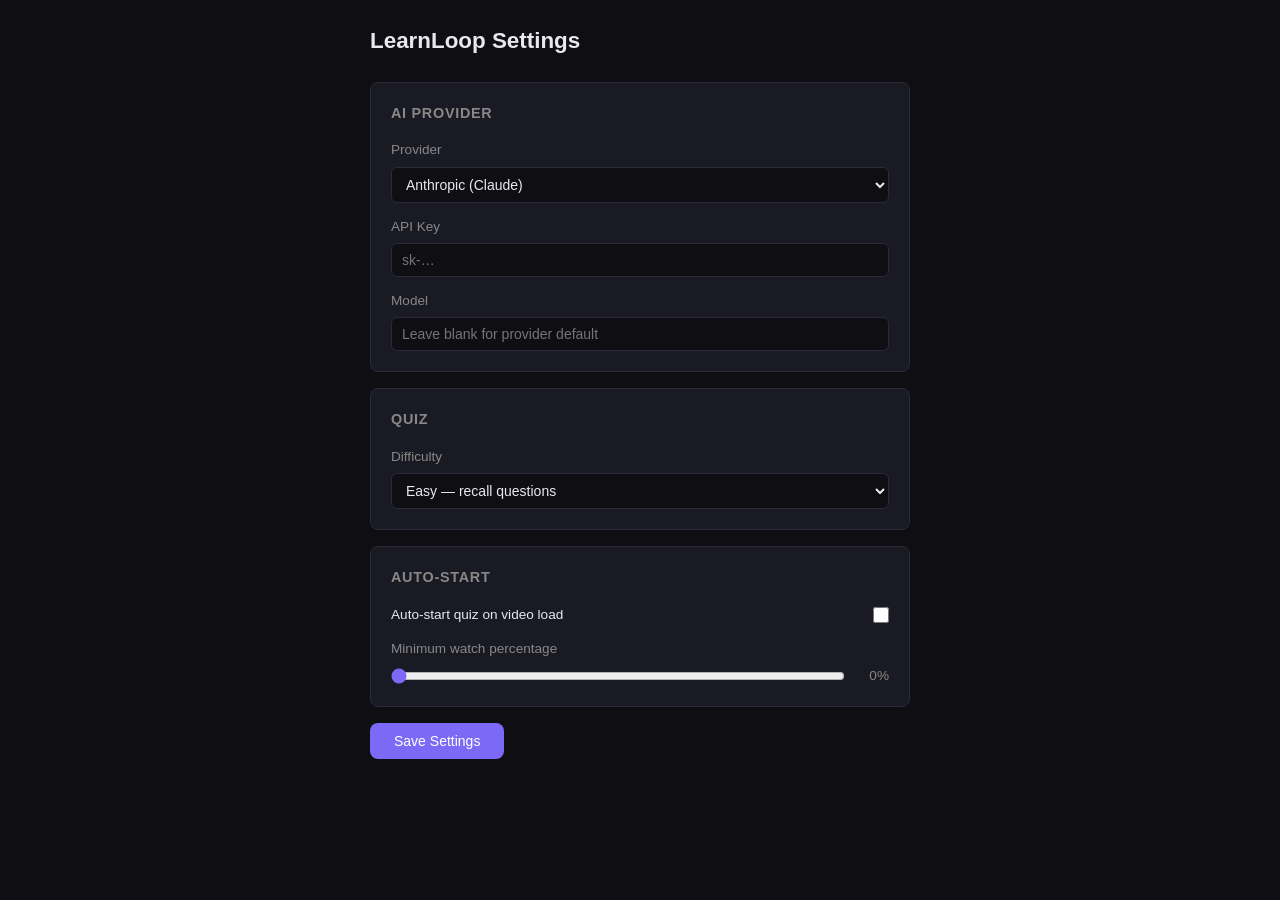
==== options/index.html @ 491d88fa "feat: add options page with full settings (difficulty, auto-start, provider) Adds a standalone optio" ====
<!DOCTYPE html>
<html lang="en">
<head>
  <meta charset="UTF-8">
  <meta name="viewport" content="width=device-width, initial-scale=1.0">
  <title>LearnLoop Settings</title>
  <link rel="stylesheet" href="options.css">
</head>
<body>
  <div class="container">
    <header>
      <h1>LearnLoop Settings</h1>
    </header>

    <main>
      <section class="section">
        <h2>AI Provider</h2>
        <div class="field">
          <label for="provider">Provider</label>
          <select id="provider">
            <option value="anthropic">Anthropic (Claude)</option>
            <option value="openai">OpenAI (ChatGPT)</option>
            <option value="gemini">Google Gemini</option>
            <option value="openai-compatible">OpenAI-compatible</option>
          </select>
        </div>
        <div class="field">
          <label for="api-key">API Key</label>
          <input type="password" id="api-key" placeholder="sk-…">
        </div>
        <div class="field" id="base-url-field" style="display:none">
          <label for="base-url">Base URL</label>
          <input type="text" id="base-url" placeholder="https://api.example.com/v1">
        </div>
        <div class="field">
          <label for="model">Model</label>
          <input type="text" id="model" placeholder="Leave blank for provider default">
        </div>
      </section>

      <section class="section">
        <h2>Quiz</h2>
        <div class="field">
          <label for="difficulty">Difficulty</label>
          <select id="difficulty">
            <option value="easy">Easy — recall questions</option>
            <option value="medium">Medium — mix of recall and application</option>
            <option value="hard">Hard — application and edge cases</option>
          </select>
        </div>
      </section>

      <section class="section">
        <h2>Auto-Start</h2>
        <div class="field field-row">
          <label for="auto-start">Auto-start quiz on video load</label>
          <input type="checkbox" id="auto-start">
        </div>
        <div class="field" id="min-watch-field">
          <label for="min-watch">Minimum watch percentage</label>
          <div class="range-row">
            <input type="range" id="min-watch" min="0" max="90" step="5" value="0">
            <span id="min-watch-display">0%</span>
          </div>
        </div>
      </section>
    </main>

    <footer>
      <button id="save-btn" class="btn-primary">Save Settings</button>
      <p id="status-msg" class="status-msg"></p>
    </footer>
  </div>
  <script src="options.js"></script>
</body>
</html>
---- options/options.css ----
*, *::before, *::after { box-sizing: border-box; margin: 0; padding: 0; }

:root {
  --bg: #0f0f13;
  --surface: #1a1a24;
  --border: #2a2a3a;
  --text: #e8e8f0;
  --text-muted: #888;
  --accent: #7c6af7;
  --accent-hover: #6b5ce7;
  --radius: 8px;
}

body {
  background: var(--bg);
  color: var(--text);
  font-family: -apple-system, BlinkMacSystemFont, 'Segoe UI', sans-serif;
  font-size: 14px;
  line-height: 1.5;
  min-height: 100vh;
  padding: 24px;
}

.container {
  max-width: 540px;
  margin: 0 auto;
}

header h1 {
  font-size: 1.4rem;
  font-weight: 600;
  margin-bottom: 24px;
  color: var(--text);
}

.section {
  background: var(--surface);
  border: 1px solid var(--border);
  border-radius: var(--radius);
  padding: 20px;
  margin-bottom: 16px;
}

.section h2 {
  font-size: 0.9rem;
  text-transform: uppercase;
  letter-spacing: 0.05em;
  color: var(--text-muted);
  margin-bottom: 16px;
}

.field {
  margin-bottom: 14px;
}

.field:last-child { margin-bottom: 0; }

.field label {
  display: block;
  font-size: 0.85rem;
  color: var(--text-muted);
  margin-bottom: 6px;
}

.field-row {
  display: flex;
  align-items: center;
  justify-content: space-between;
}

.field-row label {
  margin-bottom: 0;
  color: var(--text);
}

input[type="text"],
input[type="password"],
select {
  width: 100%;
  background: var(--bg);
  border: 1px solid var(--border);
  border-radius: 6px;
  color: var(--text);
  font-size: 14px;
  padding: 8px 10px;
  outline: none;
}

input[type="text"]:focus,
input[type="password"]:focus,
select:focus {
  border-color: var(--accent);
}

input[type="checkbox"] {
  width: 16px;
  height: 16px;
  accent-color: var(--accent);
  cursor: pointer;
}

.range-row {
  display: flex;
  align-items: center;
  gap: 12px;
}

input[type="range"] {
  flex: 1;
  accent-color: var(--accent);
}

#min-watch-display {
  font-size: 0.85rem;
  color: var(--text-muted);
  min-width: 32px;
  text-align: right;
}

footer {
  display: flex;
  align-items: center;
  gap: 16px;
  margin-top: 8px;
}

.btn-primary {
  background: var(--accent);
  color: #fff;
  border: none;
  border-radius: var(--radius);
  font-size: 14px;
  font-weight: 500;
  padding: 10px 24px;
  cursor: pointer;
  transition: background 0.15s;
}

.btn-primary:hover { background: var(--accent-hover); }

.status-msg {
  font-size: 0.85rem;
  color: var(--text-muted);
}

.status-msg.saved { color: #4ade80; }
.status-msg.error { color: #f87171; }
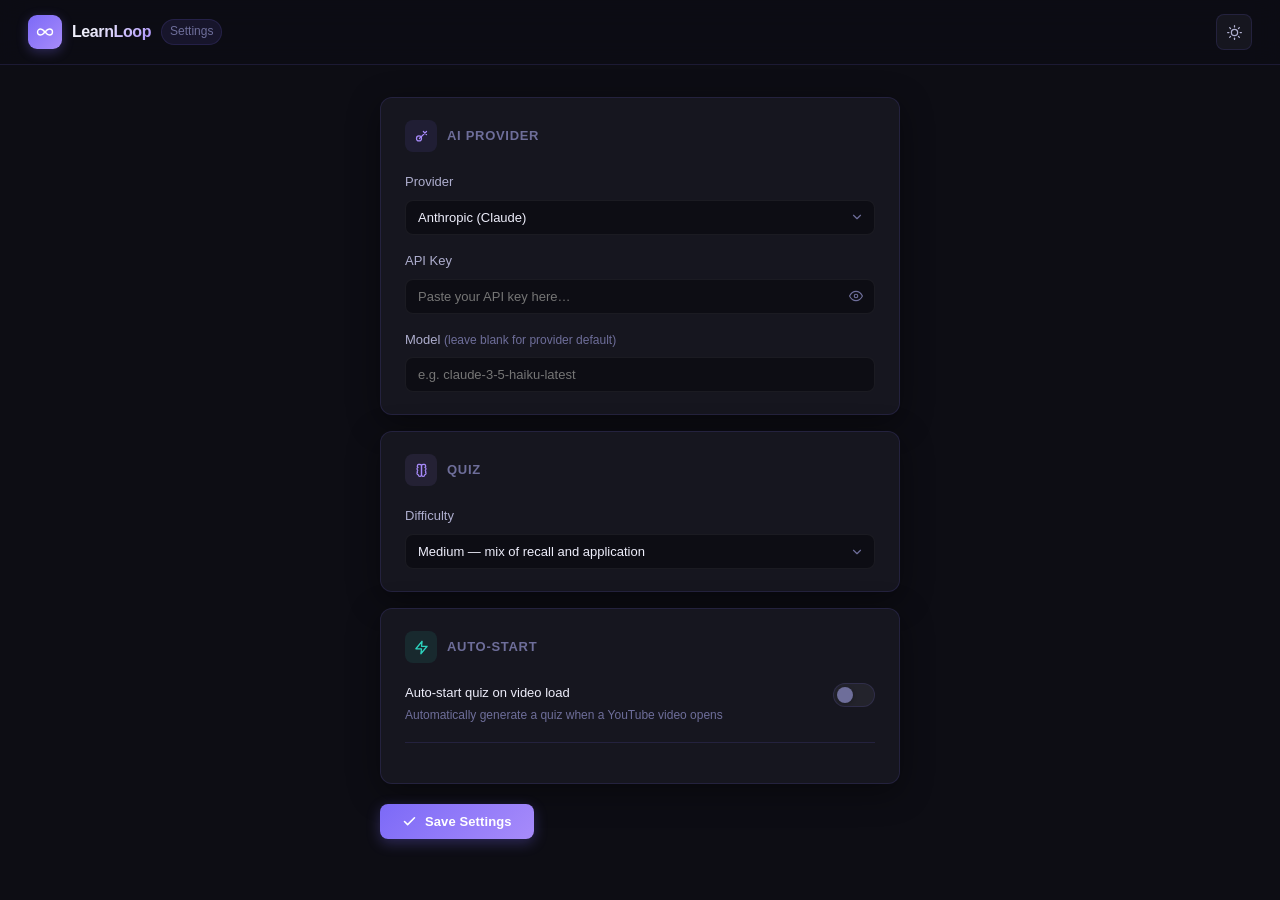
==== commit 4b0c21d6: "redesign options page + fix toolbar icon Icons: - Generate PNG versions (icon16/48/128.png) for Chro" ====
--- a/options/index.html
+++ b/options/index.html
@@ -7,70 +7,188 @@
   <link rel="stylesheet" href="options.css">
 </head>
 <body>
-  <div class="container">
-    <header>
-      <h1>LearnLoop Settings</h1>
+
+  <!-- SVG sprite -->
+  <svg style="display:none" xmlns="http://www.w3.org/2000/svg">
+    <symbol id="ic-logo" viewBox="0 0 24 24" fill="none">
+      <path d="M12 12C10 9.5 8 8 6 8a4 4 0 0 0 0 8c2 0 4-1.5 6-4Z"
+            stroke="currentColor" stroke-width="1.8" stroke-linecap="round"/>
+      <path d="M12 12c2 2.5 4 4 6 4a4 4 0 0 0 0-8c-2 0-4 1.5-6 4Z"
+            stroke="currentColor" stroke-width="1.8" stroke-linecap="round"/>
+      <polygon points="10.5,10 10.5,14 14.5,12" fill="currentColor"/>
+    </symbol>
+    <symbol id="ic-sun" viewBox="0 0 24 24" fill="none" stroke="currentColor"
+            stroke-width="2" stroke-linecap="round" stroke-linejoin="round">
+      <circle cx="12" cy="12" r="5"/>
+      <line x1="12" y1="1" x2="12" y2="3"/>
+      <line x1="12" y1="21" x2="12" y2="23"/>
+      <line x1="4.22" y1="4.22" x2="5.64" y2="5.64"/>
+      <line x1="18.36" y1="18.36" x2="19.78" y2="19.78"/>
+      <line x1="1" y1="12" x2="3" y2="12"/>
+      <line x1="21" y1="12" x2="23" y2="12"/>
+      <line x1="4.22" y1="19.78" x2="5.64" y2="18.36"/>
+      <line x1="18.36" y1="5.64" x2="19.78" y2="4.22"/>
+    </symbol>
+    <symbol id="ic-moon" viewBox="0 0 24 24" fill="none" stroke="currentColor"
+            stroke-width="2" stroke-linecap="round" stroke-linejoin="round">
+      <path d="M21 12.79A9 9 0 1 1 11.21 3 7 7 0 0 0 21 12.79z"/>
+    </symbol>
+    <symbol id="ic-check" viewBox="0 0 24 24" fill="none" stroke="currentColor"
+            stroke-width="2.5" stroke-linecap="round" stroke-linejoin="round">
+      <path d="M20 6 9 17l-5-5"/>
+    </symbol>
+    <symbol id="ic-key" viewBox="0 0 24 24" fill="none" stroke="currentColor"
+            stroke-width="2" stroke-linecap="round" stroke-linejoin="round">
+      <circle cx="8" cy="15" r="4"/>
+      <path d="m15 9-6.3 6.3M20 4l-5 5M20 9l-5-5"/>
+    </symbol>
+    <symbol id="ic-brain" viewBox="0 0 24 24" fill="none" stroke="currentColor"
+            stroke-width="2" stroke-linecap="round" stroke-linejoin="round">
+      <path d="M9.5 2A2.5 2.5 0 0 1 12 4.5v15a2.5 2.5 0 0 1-4.96-.46 2.5 2.5 0 0 1-1.49-4.3A2.5 2.5 0 0 1 6 11.5a2.5 2.5 0 0 1 .5-4.5 2.5 2.5 0 0 1 3-4.5Z"/>
+      <path d="M14.5 2A2.5 2.5 0 0 0 12 4.5v15a2.5 2.5 0 0 0 4.96-.46 2.5 2.5 0 0 0 1.49-4.3A2.5 2.5 0 0 0 18 11.5a2.5 2.5 0 0 0-.5-4.5 2.5 2.5 0 0 0-3-4.5Z"/>
+    </symbol>
+    <symbol id="ic-zap" viewBox="0 0 24 24" fill="none" stroke="currentColor"
+            stroke-width="2" stroke-linecap="round" stroke-linejoin="round">
+      <polygon points="13 2 3 14 12 14 11 22 21 10 12 10 13 2"/>
+    </symbol>
+  </svg>
+
+  <div class="page">
+
+    <!-- Top bar -->
+    <header class="top-bar">
+      <div class="top-bar-brand">
+        <div class="logo-badge">
+          <svg class="icon icon-md"><use href="#ic-logo"/></svg>
+        </div>
+        <span class="brand-name">LearnLoop</span>
+        <span class="brand-subtitle">Settings</span>
+      </div>
+      <button id="btn-theme" class="icon-btn" title="Toggle theme">
+        <svg class="icon icon-sm" id="theme-icon"><use href="#ic-sun"/></svg>
+      </button>
     </header>
 
-    <main>
-      <section class="section">
-        <h2>AI Provider</h2>
+    <main class="container">
+
+      <!-- AI Provider -->
+      <section class="card">
+        <div class="card-header">
+          <div class="card-icon-wrap accent">
+            <svg class="icon icon-sm"><use href="#ic-key"/></svg>
+          </div>
+          <h2 class="card-title">AI Provider</h2>
+        </div>
+
         <div class="field">
           <label for="provider">Provider</label>
-          <select id="provider">
-            <option value="anthropic">Anthropic (Claude)</option>
-            <option value="openai">OpenAI (ChatGPT)</option>
-            <option value="gemini">Google Gemini</option>
-            <option value="openai-compatible">OpenAI-compatible</option>
-          </select>
+          <div class="select-wrap">
+            <select id="provider">
+              <option value="anthropic">Anthropic (Claude)</option>
+              <option value="openai">OpenAI (GPT)</option>
+              <option value="openrouter">OpenRouter (free models available)</option>
+              <option value="groq">Groq (fast · free tier)</option>
+              <option value="gemini">Google Gemini</option>
+            </select>
+            <svg class="select-chevron" viewBox="0 0 24 24" fill="none" stroke="currentColor"
+                 stroke-width="2" stroke-linecap="round" stroke-linejoin="round">
+              <polyline points="6 9 12 15 18 9"/>
+            </svg>
+          </div>
         </div>
+
         <div class="field">
           <label for="api-key">API Key</label>
-          <input type="password" id="api-key" placeholder="sk-…">
+          <div class="input-wrap">
+            <input type="password" id="api-key" placeholder="Paste your API key here…" autocomplete="off">
+            <button class="input-toggle" id="toggle-key" title="Show/hide key" type="button">
+              <svg viewBox="0 0 24 24" fill="none" stroke="currentColor"
+                   stroke-width="2" stroke-linecap="round" stroke-linejoin="round"
+                   style="width:14px;height:14px">
+                <path d="M1 12s4-8 11-8 11 8 11 8-4 8-11 8-11-8-11-8z"/>
+                <circle cx="12" cy="12" r="3"/>
+              </svg>
+            </button>
+          </div>
         </div>
-        <div class="field" id="base-url-field" style="display:none">
-          <label for="base-url">Base URL</label>
-          <input type="text" id="base-url" placeholder="https://api.example.com/v1">
-        </div>
+
         <div class="field">
-          <label for="model">Model</label>
-          <input type="text" id="model" placeholder="Leave blank for provider default">
+          <label for="model">Model <span class="label-hint">(leave blank for provider default)</span></label>
+          <input type="text" id="model" placeholder="e.g. claude-3-5-haiku-latest">
         </div>
       </section>
 
-      <section class="section">
-        <h2>Quiz</h2>
+      <!-- Quiz -->
+      <section class="card">
+        <div class="card-header">
+          <div class="card-icon-wrap purple">
+            <svg class="icon icon-sm"><use href="#ic-brain"/></svg>
+          </div>
+          <h2 class="card-title">Quiz</h2>
+        </div>
+
         <div class="field">
           <label for="difficulty">Difficulty</label>
-          <select id="difficulty">
-            <option value="easy">Easy — recall questions</option>
-            <option value="medium">Medium — mix of recall and application</option>
-            <option value="hard">Hard — application and edge cases</option>
-          </select>
+          <div class="select-wrap">
+            <select id="difficulty">
+              <option value="easy">Easy — recall questions</option>
+              <option value="medium" selected>Medium — mix of recall and application</option>
+              <option value="hard">Hard — application and edge cases</option>
+            </select>
+            <svg class="select-chevron" viewBox="0 0 24 24" fill="none" stroke="currentColor"
+                 stroke-width="2" stroke-linecap="round" stroke-linejoin="round">
+              <polyline points="6 9 12 15 18 9"/>
+            </svg>
+          </div>
         </div>
       </section>
 
-      <section class="section">
-        <h2>Auto-Start</h2>
-        <div class="field field-row">
-          <label for="auto-start">Auto-start quiz on video load</label>
-          <input type="checkbox" id="auto-start">
+      <!-- Auto-Start -->
+      <section class="card">
+        <div class="card-header">
+          <div class="card-icon-wrap teal">
+            <svg class="icon icon-sm"><use href="#ic-zap"/></svg>
+          </div>
+          <h2 class="card-title">Auto-Start</h2>
         </div>
+
+        <div class="toggle-row">
+          <div class="toggle-info">
+            <span class="toggle-label">Auto-start quiz on video load</span>
+            <span class="toggle-desc">Automatically generate a quiz when a YouTube video opens</span>
+          </div>
+          <label class="switch" for="auto-start">
+            <input type="checkbox" id="auto-start">
+            <span class="track"><span class="thumb"></span></span>
+          </label>
+        </div>
+
         <div class="field" id="min-watch-field">
-          <label for="min-watch">Minimum watch percentage</label>
-          <div class="range-row">
-            <input type="range" id="min-watch" min="0" max="90" step="5" value="0">
-            <span id="min-watch-display">0%</span>
+          <label>Minimum watch percentage</label>
+          <p class="field-hint">Wait until this much of the video has played before auto-starting</p>
+          <div class="pill-group" id="min-watch-pills">
+            <button class="pill" data-value="0">Immediately</button>
+            <button class="pill" data-value="10">10%</button>
+            <button class="pill" data-value="25">25%</button>
+            <button class="pill" data-value="50">50%</button>
+            <button class="pill" data-value="75">75%</button>
           </div>
+          <input type="hidden" id="min-watch" value="0">
         </div>
       </section>
+
+      <!-- Footer -->
+      <div class="page-footer">
+        <button id="save-btn" class="btn-primary">
+          <svg class="icon icon-sm"><use href="#ic-check"/></svg>
+          Save Settings
+        </button>
+        <p id="status-msg" class="status-msg"></p>
+      </div>
+
     </main>
+  </div>
 
-    <footer>
-      <button id="save-btn" class="btn-primary">Save Settings</button>
-      <p id="status-msg" class="status-msg"></p>
-    </footer>
-  </div>
   <script src="options.js"></script>
 </body>
 </html>
--- a/options/options.css
+++ b/options/options.css
@@ -1,147 +1,473 @@
 *, *::before, *::after { box-sizing: border-box; margin: 0; padding: 0; }
 
+/* ── Design tokens — dark (default) ── */
 :root {
-  --bg: #0f0f13;
-  --surface: #1a1a24;
-  --border: #2a2a3a;
-  --text: #e8e8f0;
-  --text-muted: #888;
-  --accent: #7c6af7;
-  --accent-hover: #6b5ce7;
-  --radius: 8px;
-}
-
+  --bg:          #0d0d14;
+  --bg-2:        #09090f;
+  --surface:     #16161f;
+  --surface-2:   #1d1d2a;
+  --border:      rgba(124, 106, 247, 0.14);
+  --border-2:    rgba(255, 255, 255, 0.06);
+  --accent:      #7c6af7;
+  --accent-2:    #a78bfa;
+  --accent-glow: rgba(124, 106, 247, 0.3);
+  --accent-surf: rgba(124, 106, 247, 0.1);
+  --teal:        #2dd4bf;
+  --teal-surf:   rgba(45, 212, 191, 0.1);
+  --purple-surf: rgba(167, 139, 250, 0.1);
+  --text:        #eeeefb;
+  --text-2:      #aeaece;
+  --text-muted:  #6e6e9a;
+  --success:     #34d399;
+  --error:       #f87171;
+  --radius:      12px;
+  --radius-sm:   8px;
+  --shadow:      0 8px 32px rgba(0,0,0,0.4);
+}
+
+/* ── Light mode ── */
+[data-theme="light"] {
+  --bg:          #f0f0f8;
+  --bg-2:        #e4e4f0;
+  --surface:     #ffffff;
+  --surface-2:   #f5f5fd;
+  --border:      rgba(107, 92, 231, 0.14);
+  --border-2:    rgba(0, 0, 0, 0.06);
+  --accent:      #6b5ce7;
+  --accent-2:    #8b75f5;
+  --accent-glow: rgba(107, 92, 231, 0.22);
+  --accent-surf: rgba(107, 92, 231, 0.08);
+  --teal:        #0d9488;
+  --teal-surf:   rgba(13, 148, 136, 0.08);
+  --purple-surf: rgba(139, 117, 245, 0.08);
+  --text:        #18182c;
+  --text-2:      #4a4a72;
+  --text-muted:  #8888b0;
+  --success:     #059669;
+  --error:       #dc2626;
+  --shadow:      0 4px 24px rgba(0,0,0,0.08);
+}
+
+/* ── Base ── */
 body {
   background: var(--bg);
   color: var(--text);
   font-family: -apple-system, BlinkMacSystemFont, 'Segoe UI', sans-serif;
   font-size: 14px;
-  line-height: 1.5;
+  line-height: 1.6;
   min-height: 100vh;
-  padding: 24px;
-}
-
+  transition: background 0.2s, color 0.2s;
+}
+
+/* ── Icons ── */
+.icon { display: inline-block; vertical-align: middle; flex-shrink: 0; }
+.icon-sm { width: 15px; height: 15px; }
+.icon-md { width: 18px; height: 18px; }
+
+/* ── Page layout ── */
+.page { min-height: 100vh; }
+
+/* ── Top bar ── */
+.top-bar {
+  position: sticky;
+  top: 0;
+  z-index: 100;
+  display: flex;
+  align-items: center;
+  justify-content: space-between;
+  padding: 14px 28px;
+  background: color-mix(in srgb, var(--bg) 80%, transparent);
+  backdrop-filter: blur(14px);
+  -webkit-backdrop-filter: blur(14px);
+  border-bottom: 1px solid var(--border);
+}
+
+.top-bar-brand {
+  display: flex;
+  align-items: center;
+  gap: 10px;
+}
+
+.logo-badge {
+  width: 34px;
+  height: 34px;
+  background: linear-gradient(135deg, var(--accent), var(--accent-2));
+  border-radius: 9px;
+  display: flex;
+  align-items: center;
+  justify-content: center;
+  box-shadow: 0 3px 12px var(--accent-glow);
+  color: #fff;
+  flex-shrink: 0;
+}
+
+.brand-name {
+  font-size: 16px;
+  font-weight: 700;
+  letter-spacing: -0.4px;
+  background: linear-gradient(135deg, var(--text) 30%, var(--accent-2) 100%);
+  -webkit-background-clip: text;
+  -webkit-text-fill-color: transparent;
+  background-clip: text;
+}
+
+.brand-subtitle {
+  font-size: 12px;
+  color: var(--text-muted);
+  font-weight: 500;
+  padding: 2px 8px;
+  background: var(--accent-surf);
+  border-radius: 20px;
+  border: 1px solid var(--border);
+}
+
+.icon-btn {
+  width: 36px;
+  height: 36px;
+  border: 1px solid var(--border);
+  background: var(--surface);
+  border-radius: var(--radius-sm);
+  display: flex;
+  align-items: center;
+  justify-content: center;
+  cursor: pointer;
+  color: var(--text-2);
+  transition: background 0.15s, color 0.15s, border-color 0.15s;
+}
+
+.icon-btn:hover {
+  background: var(--surface-2);
+  color: var(--text);
+  border-color: rgba(124, 106, 247, 0.35);
+}
+
+/* ── Container ── */
 .container {
-  max-width: 540px;
+  max-width: 560px;
   margin: 0 auto;
-}
-
-header h1 {
-  font-size: 1.4rem;
-  font-weight: 600;
-  margin-bottom: 24px;
-  color: var(--text);
-}
-
-.section {
+  padding: 32px 20px 60px;
+  display: flex;
+  flex-direction: column;
+  gap: 16px;
+}
+
+/* ── Cards ── */
+.card {
   background: var(--surface);
   border: 1px solid var(--border);
   border-radius: var(--radius);
-  padding: 20px;
+  padding: 22px 24px;
+  box-shadow: var(--shadow);
+  transition: background 0.2s, border-color 0.2s;
+}
+
+.card-header {
+  display: flex;
+  align-items: center;
+  gap: 10px;
+  margin-bottom: 20px;
+}
+
+.card-icon-wrap {
+  width: 32px;
+  height: 32px;
+  border-radius: 8px;
+  display: flex;
+  align-items: center;
+  justify-content: center;
+  flex-shrink: 0;
+}
+.card-icon-wrap.accent  { background: var(--accent-surf);  color: var(--accent-2); }
+.card-icon-wrap.purple  { background: var(--purple-surf);  color: var(--accent-2); }
+.card-icon-wrap.teal    { background: var(--teal-surf);    color: var(--teal); }
+
+.card-title {
+  font-size: 13px;
+  font-weight: 700;
+  text-transform: uppercase;
+  letter-spacing: 0.7px;
+  color: var(--text-muted);
+}
+
+/* ── Fields ── */
+.field {
   margin-bottom: 16px;
 }
-
-.section h2 {
-  font-size: 0.9rem;
-  text-transform: uppercase;
-  letter-spacing: 0.05em;
-  color: var(--text-muted);
-  margin-bottom: 16px;
-}
-
-.field {
-  margin-bottom: 14px;
-}
-
 .field:last-child { margin-bottom: 0; }
 
 .field label {
   display: block;
-  font-size: 0.85rem;
-  color: var(--text-muted);
-  margin-bottom: 6px;
-}
-
-.field-row {
-  display: flex;
-  align-items: center;
-  justify-content: space-between;
-}
-
-.field-row label {
-  margin-bottom: 0;
-  color: var(--text);
-}
-
+  font-size: 13px;
+  font-weight: 500;
+  color: var(--text-2);
+  margin-bottom: 7px;
+}
+
+.label-hint {
+  font-weight: 400;
+  color: var(--text-muted);
+  font-size: 12px;
+}
+
+.field-hint {
+  font-size: 12px;
+  color: var(--text-muted);
+  margin-bottom: 10px;
+  line-height: 1.5;
+}
+
+/* ── Inputs ── */
 input[type="text"],
-input[type="password"],
-select {
+input[type="password"] {
   width: 100%;
   background: var(--bg);
+  border: 1px solid var(--border-2);
+  border-radius: var(--radius-sm);
+  color: var(--text);
+  font-size: 13px;
+  padding: 9px 12px;
+  outline: none;
+  transition: border-color 0.15s, background 0.2s;
+  font-family: inherit;
+}
+
+input[type="text"]:focus,
+input[type="password"]:focus {
+  border-color: var(--accent);
+  background: var(--surface-2);
+  box-shadow: 0 0 0 3px var(--accent-surf);
+}
+
+/* ── Input with icon button ── */
+.input-wrap {
+  position: relative;
+}
+.input-wrap input {
+  padding-right: 40px;
+}
+.input-toggle {
+  position: absolute;
+  right: 10px;
+  top: 50%;
+  transform: translateY(-50%);
+  background: none;
+  border: none;
+  cursor: pointer;
+  color: var(--text-muted);
+  padding: 2px;
+  display: flex;
+  align-items: center;
+  transition: color 0.15s;
+}
+.input-toggle:hover { color: var(--text-2); }
+
+/* ── Select ── */
+.select-wrap {
+  position: relative;
+}
+.select-wrap select {
+  width: 100%;
+  background: var(--bg);
+  border: 1px solid var(--border-2);
+  border-radius: var(--radius-sm);
+  color: var(--text);
+  font-size: 13px;
+  padding: 9px 36px 9px 12px;
+  outline: none;
+  appearance: none;
+  -webkit-appearance: none;
+  cursor: pointer;
+  transition: border-color 0.15s, background 0.2s;
+  font-family: inherit;
+}
+.select-wrap select:focus {
+  border-color: var(--accent);
+  box-shadow: 0 0 0 3px var(--accent-surf);
+}
+.select-chevron {
+  position: absolute;
+  right: 11px;
+  top: 50%;
+  transform: translateY(-50%);
+  width: 14px;
+  height: 14px;
+  color: var(--text-muted);
+  pointer-events: none;
+}
+
+/* ── Toggle switch ── */
+.toggle-row {
+  display: flex;
+  align-items: flex-start;
+  justify-content: space-between;
+  gap: 16px;
+  margin-bottom: 18px;
+  padding-bottom: 18px;
+  border-bottom: 1px solid var(--border);
+}
+
+.toggle-info {
+  display: flex;
+  flex-direction: column;
+  gap: 3px;
+}
+
+.toggle-label {
+  font-size: 13px;
+  font-weight: 500;
+  color: var(--text);
+}
+
+.toggle-desc {
+  font-size: 12px;
+  color: var(--text-muted);
+  line-height: 1.4;
+}
+
+/* Custom switch */
+.switch {
+  position: relative;
+  display: flex;
+  align-items: center;
+  flex-shrink: 0;
+  cursor: pointer;
+}
+
+.switch input {
+  position: absolute;
+  opacity: 0;
+  width: 0;
+  height: 0;
+}
+
+.track {
+  display: block;
+  width: 42px;
+  height: 24px;
+  background: var(--border-2);
   border: 1px solid var(--border);
-  border-radius: 6px;
-  color: var(--text);
-  font-size: 14px;
-  padding: 8px 10px;
-  outline: none;
-}
-
-input[type="text"]:focus,
-input[type="password"]:focus,
-select:focus {
-  border-color: var(--accent);
-}
-
-input[type="checkbox"] {
+  border-radius: 99px;
+  position: relative;
+  transition: background 0.2s, border-color 0.2s;
+}
+
+.thumb {
+  position: absolute;
+  top: 3px;
+  left: 3px;
   width: 16px;
   height: 16px;
-  accent-color: var(--accent);
-  cursor: pointer;
-}
-
-.range-row {
-  display: flex;
-  align-items: center;
-  gap: 12px;
-}
-
-input[type="range"] {
-  flex: 1;
-  accent-color: var(--accent);
-}
-
-#min-watch-display {
-  font-size: 0.85rem;
-  color: var(--text-muted);
-  min-width: 32px;
-  text-align: right;
-}
-
-footer {
+  background: var(--text-muted);
+  border-radius: 50%;
+  transition: transform 0.2s, background 0.2s;
+  box-shadow: 0 1px 4px rgba(0,0,0,0.3);
+}
+
+.switch input:checked ~ .track {
+  background: var(--accent);
+  border-color: var(--accent);
+}
+.switch input:checked ~ .track .thumb {
+  transform: translateX(18px);
+  background: #fff;
+}
+
+/* ── Pill group (watch percentage) ── */
+.pill-group {
+  display: flex;
+  flex-wrap: wrap;
+  gap: 8px;
+}
+
+.pill {
+  padding: 6px 14px;
+  border-radius: 99px;
+  border: 1px solid var(--border);
+  background: var(--surface-2);
+  color: var(--text-2);
+  font-size: 12px;
+  font-weight: 500;
+  cursor: pointer;
+  transition: background 0.15s, border-color 0.15s, color 0.15s;
+  font-family: inherit;
+}
+
+.pill:hover {
+  border-color: rgba(124, 106, 247, 0.4);
+  color: var(--text);
+}
+
+.pill.active {
+  background: var(--accent);
+  border-color: var(--accent);
+  color: #fff;
+  box-shadow: 0 2px 8px var(--accent-glow);
+}
+
+/* min-watch section hidden by default */
+#min-watch-field {
+  display: none;
+}
+#min-watch-field.visible {
+  display: block;
+}
+
+/* ── Page footer ── */
+.page-footer {
   display: flex;
   align-items: center;
   gap: 16px;
-  margin-top: 8px;
-}
-
+  padding-top: 4px;
+}
+
+/* ── Primary button ── */
 .btn-primary {
-  background: var(--accent);
+  display: inline-flex;
+  align-items: center;
+  gap: 8px;
+  background: linear-gradient(135deg, var(--accent), var(--accent-2));
   color: #fff;
   border: none;
-  border-radius: var(--radius);
-  font-size: 14px;
+  border-radius: var(--radius-sm);
+  font-size: 13px;
+  font-weight: 600;
+  padding: 10px 22px;
+  cursor: pointer;
+  box-shadow: 0 4px 14px var(--accent-glow);
+  transition: opacity 0.15s, transform 0.1s, box-shadow 0.15s;
+  letter-spacing: 0.1px;
+  font-family: inherit;
+}
+
+.btn-primary:hover {
+  opacity: 0.88;
+  transform: translateY(-1px);
+  box-shadow: 0 6px 20px var(--accent-glow);
+}
+
+.btn-primary:active {
+  transform: translateY(0);
+  opacity: 1;
+}
+
+/* ── Status message ── */
+.status-msg {
+  font-size: 13px;
+  color: var(--text-muted);
   font-weight: 500;
-  padding: 10px 24px;
-  cursor: pointer;
-  transition: background 0.15s;
-}
-
-.btn-primary:hover { background: var(--accent-hover); }
-
-.status-msg {
-  font-size: 0.85rem;
-  color: var(--text-muted);
-}
-
-.status-msg.saved { color: #4ade80; }
-.status-msg.error { color: #f87171; }
+  transition: color 0.2s;
+}
+.status-msg.saved { color: var(--success); }
+.status-msg.error { color: var(--error); }
+
+/* ── Light mode input/select bg fix ── */
+[data-theme="light"] input[type="text"],
+[data-theme="light"] input[type="password"],
+[data-theme="light"] .select-wrap select {
+  background: var(--bg-2);
+}
+[data-theme="light"] input[type="text"]:focus,
+[data-theme="light"] input[type="password"]:focus,
+[data-theme="light"] .select-wrap select:focus {
+  background: var(--surface);
+}
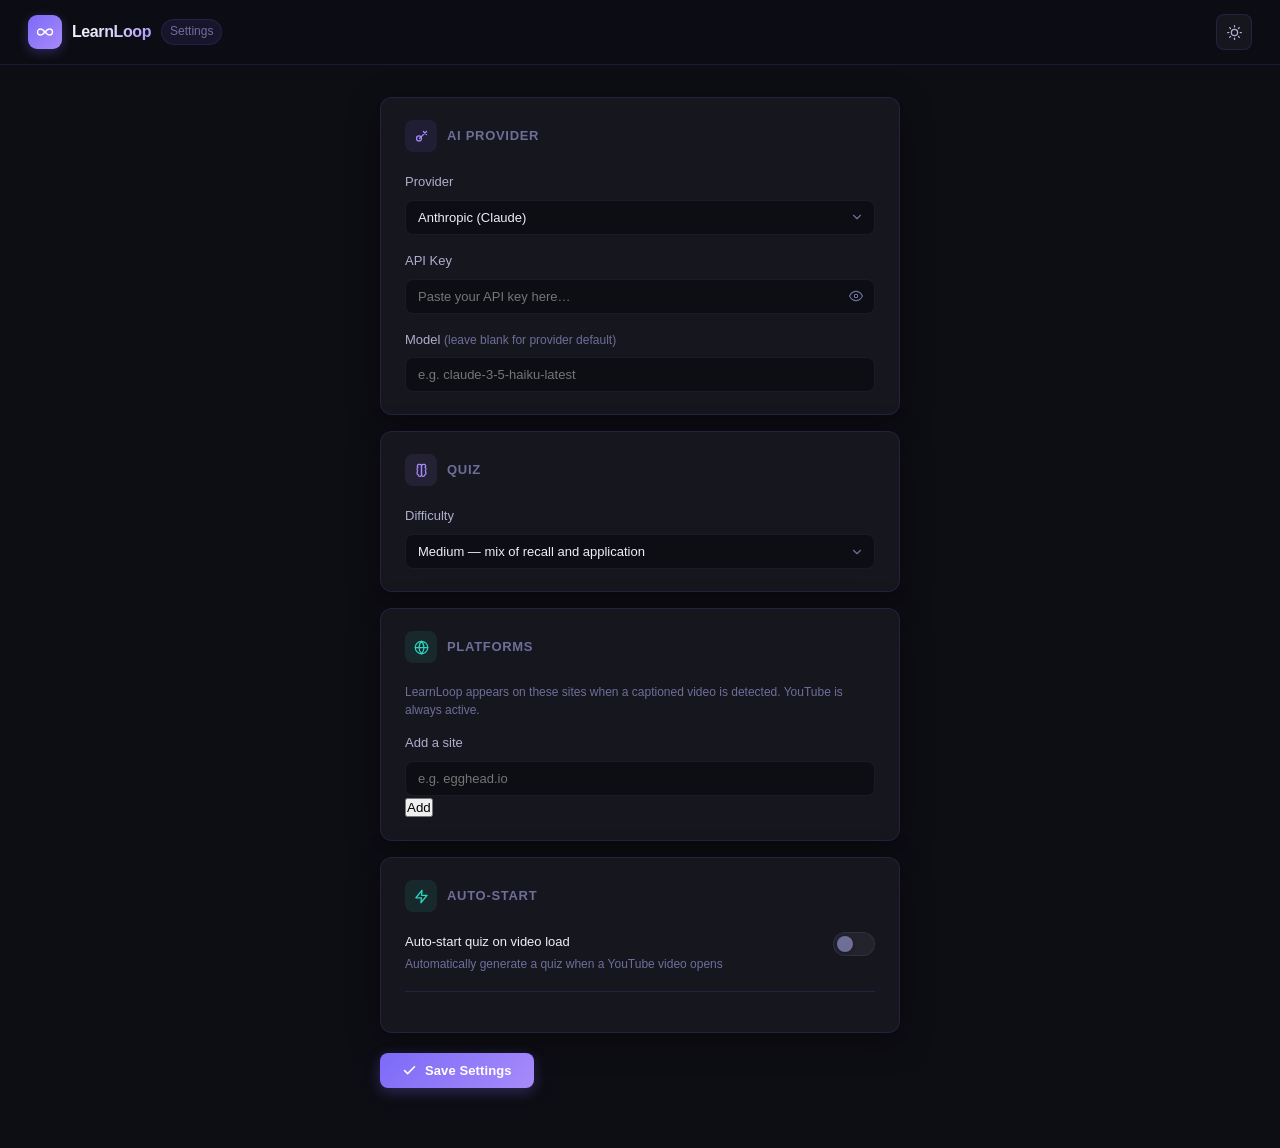
==== commit fb280abd: "feat: add Platforms card HTML to options page" ====
--- a/options/index.html
+++ b/options/index.html
@@ -50,6 +50,12 @@
     <symbol id="ic-zap" viewBox="0 0 24 24" fill="none" stroke="currentColor"
             stroke-width="2" stroke-linecap="round" stroke-linejoin="round">
       <polygon points="13 2 3 14 12 14 11 22 21 10 12 10 13 2"/>
+    </symbol>
+    <symbol id="ic-globe" viewBox="0 0 24 24" fill="none" stroke="currentColor"
+            stroke-width="2" stroke-linecap="round" stroke-linejoin="round">
+      <circle cx="12" cy="12" r="10"/>
+      <line x1="2" y1="12" x2="22" y2="12"/>
+      <path d="M12 2a15.3 15.3 0 0 1 4 10 15.3 15.3 0 0 1-4 10 15.3 15.3 0 0 1-4-10 15.3 15.3 0 0 1 4-10z"/>
     </symbol>
   </svg>
 
@@ -143,6 +149,32 @@
         </div>
       </section>
 
+      <!-- Platforms -->
+      <section class="card">
+        <div class="card-header">
+          <div class="card-icon-wrap teal">
+            <svg class="icon icon-sm"><use href="#ic-globe"/></svg>
+          </div>
+          <h2 class="card-title">Platforms</h2>
+        </div>
+        <p class="field-hint" style="margin-bottom:14px">
+          LearnLoop appears on these sites when a captioned video is detected.
+          YouTube is always active.
+        </p>
+
+        <div id="default-platforms"></div>
+        <div id="custom-platforms"></div>
+
+        <div class="field" style="margin-top:14px">
+          <label for="add-site-input">Add a site</label>
+          <div class="add-site-row">
+            <input type="text" id="add-site-input" placeholder="e.g. egghead.io" autocomplete="off">
+            <button class="btn-add-site" id="add-site-btn" type="button">Add</button>
+          </div>
+          <p class="field-error" id="add-site-error"></p>
+        </div>
+      </section>
+
       <!-- Auto-Start -->
       <section class="card">
         <div class="card-header">
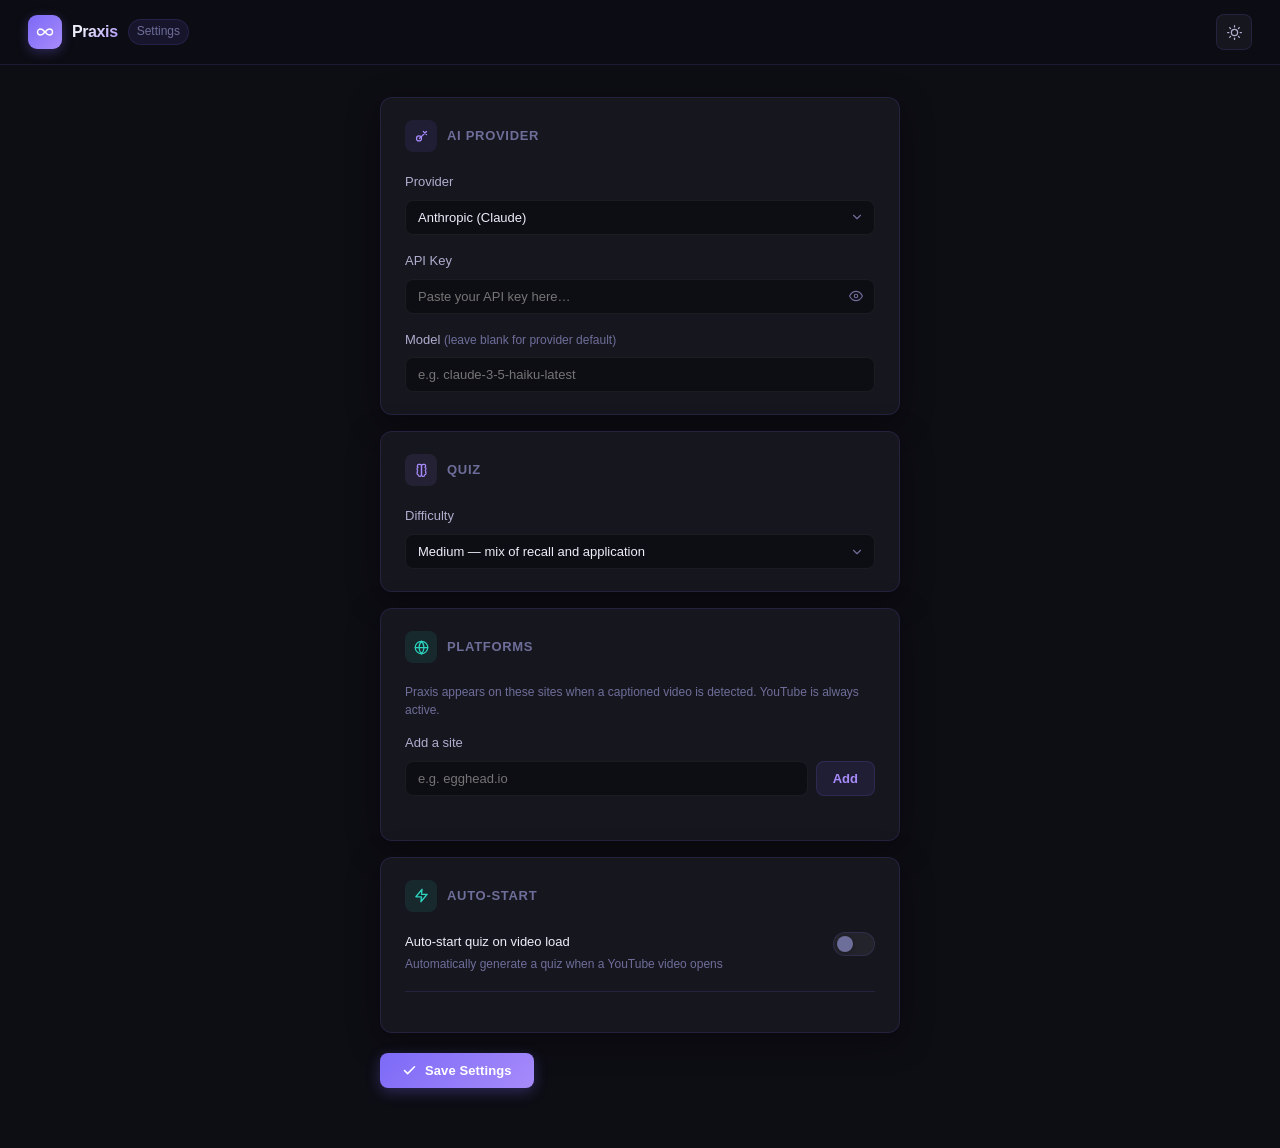
==== commit 099baaf4: "feat: rename LearnLoop → Praxis across all files" ====
--- a/options/index.html
+++ b/options/index.html
@@ -3,7 +3,7 @@
 <head>
   <meta charset="UTF-8">
   <meta name="viewport" content="width=device-width, initial-scale=1.0">
-  <title>LearnLoop Settings</title>
+  <title>Praxis Settings</title>
   <link rel="stylesheet" href="options.css">
 </head>
 <body>
@@ -67,7 +67,7 @@
         <div class="logo-badge">
           <svg class="icon icon-md"><use href="#ic-logo"/></svg>
         </div>
-        <span class="brand-name">LearnLoop</span>
+        <span class="brand-name">Praxis</span>
         <span class="brand-subtitle">Settings</span>
       </div>
       <button id="btn-theme" class="icon-btn" title="Toggle theme">
@@ -158,7 +158,7 @@
           <h2 class="card-title">Platforms</h2>
         </div>
         <p class="field-hint" style="margin-bottom:14px">
-          LearnLoop appears on these sites when a captioned video is detected.
+          Praxis appears on these sites when a captioned video is detected.
           YouTube is always active.
         </p>
 
--- a/options/options.css
+++ b/options/options.css
@@ -471,3 +471,88 @@
 [data-theme="light"] .select-wrap select:focus {
   background: var(--surface);
 }
+
+/* ── Platforms card ── */
+.platform-row {
+  display: flex;
+  align-items: center;
+  gap: 12px;
+  padding: 10px 0;
+  border-bottom: 1px solid var(--border);
+}
+.platform-row:last-child { border-bottom: none; }
+
+.platform-info { flex: 1; min-width: 0; }
+
+.platform-name {
+  font-size: 13px;
+  font-weight: 500;
+  color: var(--text);
+  white-space: nowrap;
+  overflow: hidden;
+  text-overflow: ellipsis;
+}
+
+.platform-host {
+  font-size: 11px;
+  color: var(--text-muted);
+  font-family: 'SF Mono', 'Fira Code', 'Fira Mono', monospace;
+  white-space: nowrap;
+  overflow: hidden;
+  text-overflow: ellipsis;
+}
+
+.btn-remove-platform {
+  width: 26px;
+  height: 26px;
+  border: 1px solid var(--border);
+  background: none;
+  border-radius: 6px;
+  color: var(--text-muted);
+  cursor: pointer;
+  display: flex;
+  align-items: center;
+  justify-content: center;
+  transition: background 0.15s, color 0.15s, border-color 0.15s;
+  flex-shrink: 0;
+  font-size: 15px;
+  line-height: 1;
+}
+.btn-remove-platform:hover {
+  background: rgba(248, 113, 113, 0.12);
+  color: var(--error);
+  border-color: var(--error);
+}
+
+/* Add-site row */
+.add-site-row {
+  display: flex;
+  gap: 8px;
+}
+.add-site-row input { flex: 1; }
+
+.btn-add-site {
+  background: var(--accent-surf);
+  color: var(--accent-2);
+  border: 1px solid var(--border);
+  border-radius: var(--radius-sm);
+  font-size: 13px;
+  font-weight: 600;
+  padding: 9px 16px;
+  cursor: pointer;
+  white-space: nowrap;
+  transition: background 0.15s, color 0.15s, border-color 0.15s;
+  font-family: inherit;
+}
+.btn-add-site:hover {
+  background: var(--accent);
+  color: #fff;
+  border-color: var(--accent);
+}
+
+.field-error {
+  font-size: 12px;
+  color: var(--error);
+  margin-top: 6px;
+  min-height: 16px;
+}
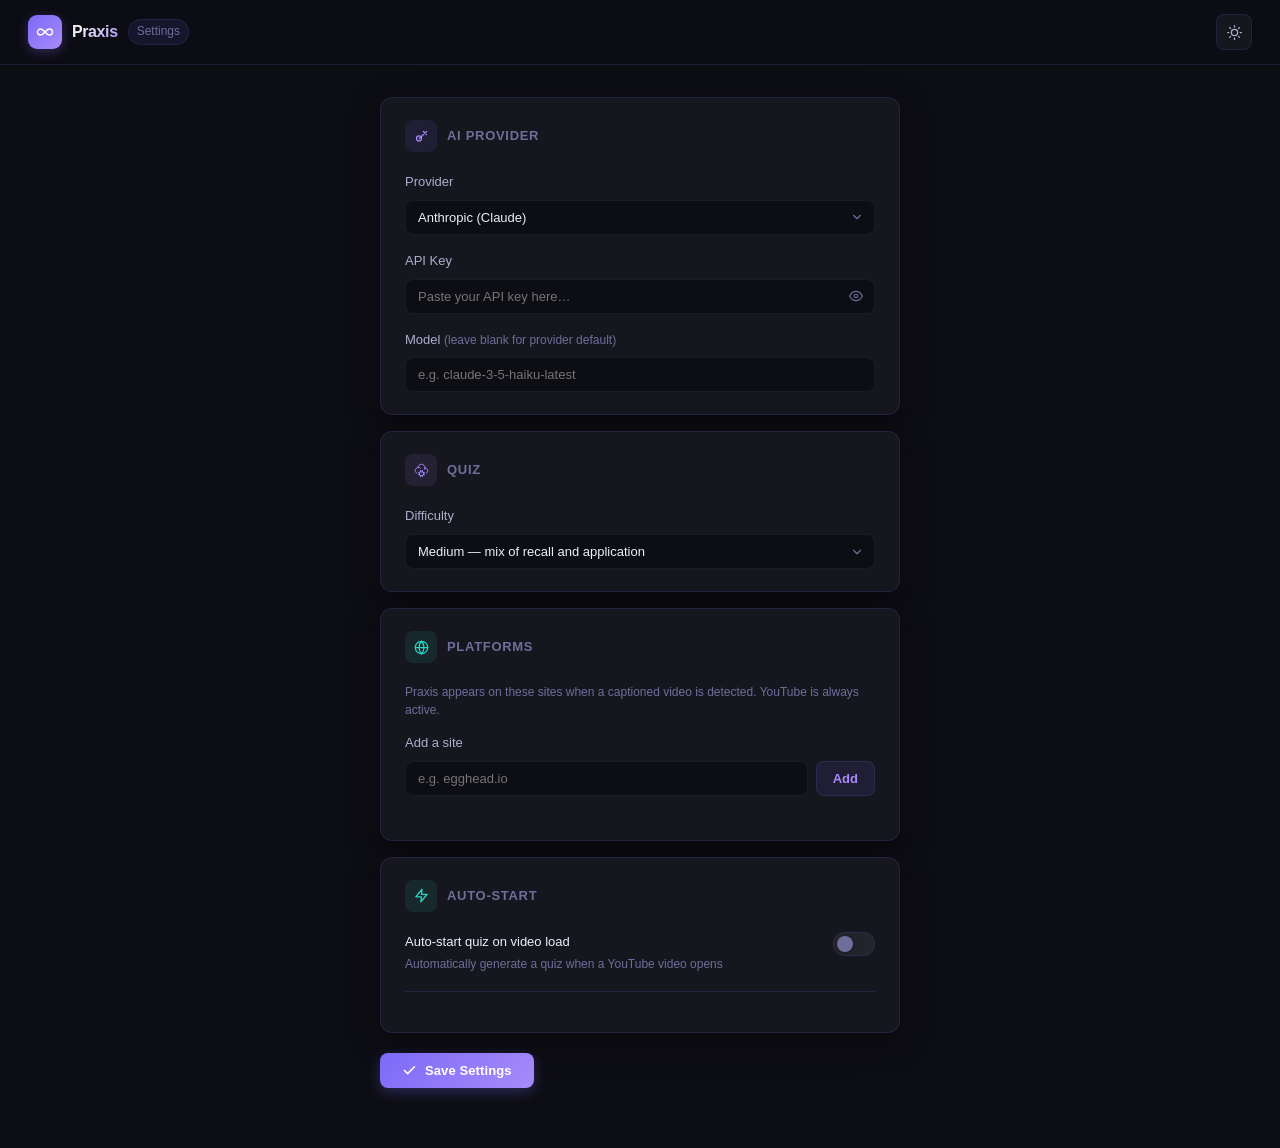
==== commit 791ca3cf: "icons: replace ic-brain (AI provider) with custom chip/cloud icon Updates the AI provider section ic" ====
--- a/options/index.html
+++ b/options/index.html
@@ -43,9 +43,10 @@
       <path d="m15 9-6.3 6.3M20 4l-5 5M20 9l-5-5"/>
     </symbol>
     <symbol id="ic-brain" viewBox="0 0 24 24" fill="none" stroke="currentColor"
-            stroke-width="2" stroke-linecap="round" stroke-linejoin="round">
-      <path d="M9.5 2A2.5 2.5 0 0 1 12 4.5v15a2.5 2.5 0 0 1-4.96-.46 2.5 2.5 0 0 1-1.49-4.3A2.5 2.5 0 0 1 6 11.5a2.5 2.5 0 0 1 .5-4.5 2.5 2.5 0 0 1 3-4.5Z"/>
-      <path d="M14.5 2A2.5 2.5 0 0 0 12 4.5v15a2.5 2.5 0 0 0 4.96-.46 2.5 2.5 0 0 0 1.49-4.3A2.5 2.5 0 0 0 18 11.5a2.5 2.5 0 0 0-.5-4.5 2.5 2.5 0 0 0-3-4.5Z"/>
+            stroke-width="1.5" stroke-linecap="round" stroke-linejoin="round">
+      <path d="M17.4776 8.00005C17.485 8.00002 17.4925 8 17.5 8C19.9853 8 22 10.0147 22 12.5C22 14.0602 21.206 15.435 20 16.2422M17.4776 8.00005C17.4924 7.83536 17.5 7.66856 17.5 7.5C17.5 4.46243 15.0376 2 12 2C9.12324 2 6.76233 4.20862 6.52042 7.0227M17.4776 8.00005C17.4131 8.71494 17.2119 9.39038 16.9003 10M6.52042 7.0227C3.98398 7.26407 2 9.40034 2 12C2 13.7891 2.93963 15.3587 4.35232 16.2422M6.52042 7.0227C6.67826 7.00768 6.83823 7 7 7C8.12582 7 9.16474 7.37209 10.0005 8"/>
+      <path d="M13 14H11C10.0572 14 9.58579 14 9.29289 14.2929C9 14.5858 9 15.0572 9 16V18C9 18.9428 9 19.4142 9.29289 19.7071C9.58579 20 10.0572 20 11 20H13C13.9428 20 14.4142 20 14.7071 19.7071C15 19.4142 15 18.9428 15 18V16C15 15.0572 15 14.5858 14.7071 14.2929C14.4142 14 13.9428 14 13 14Z"/>
+      <path d="M10.5 20V22M13.5 20V22M10.5 12V14M13.5 12V14M9 15.5H7M9 18.5H7M17 15.5H15M17 18.5H15"/>
     </symbol>
     <symbol id="ic-zap" viewBox="0 0 24 24" fill="none" stroke="currentColor"
             stroke-width="2" stroke-linecap="round" stroke-linejoin="round">
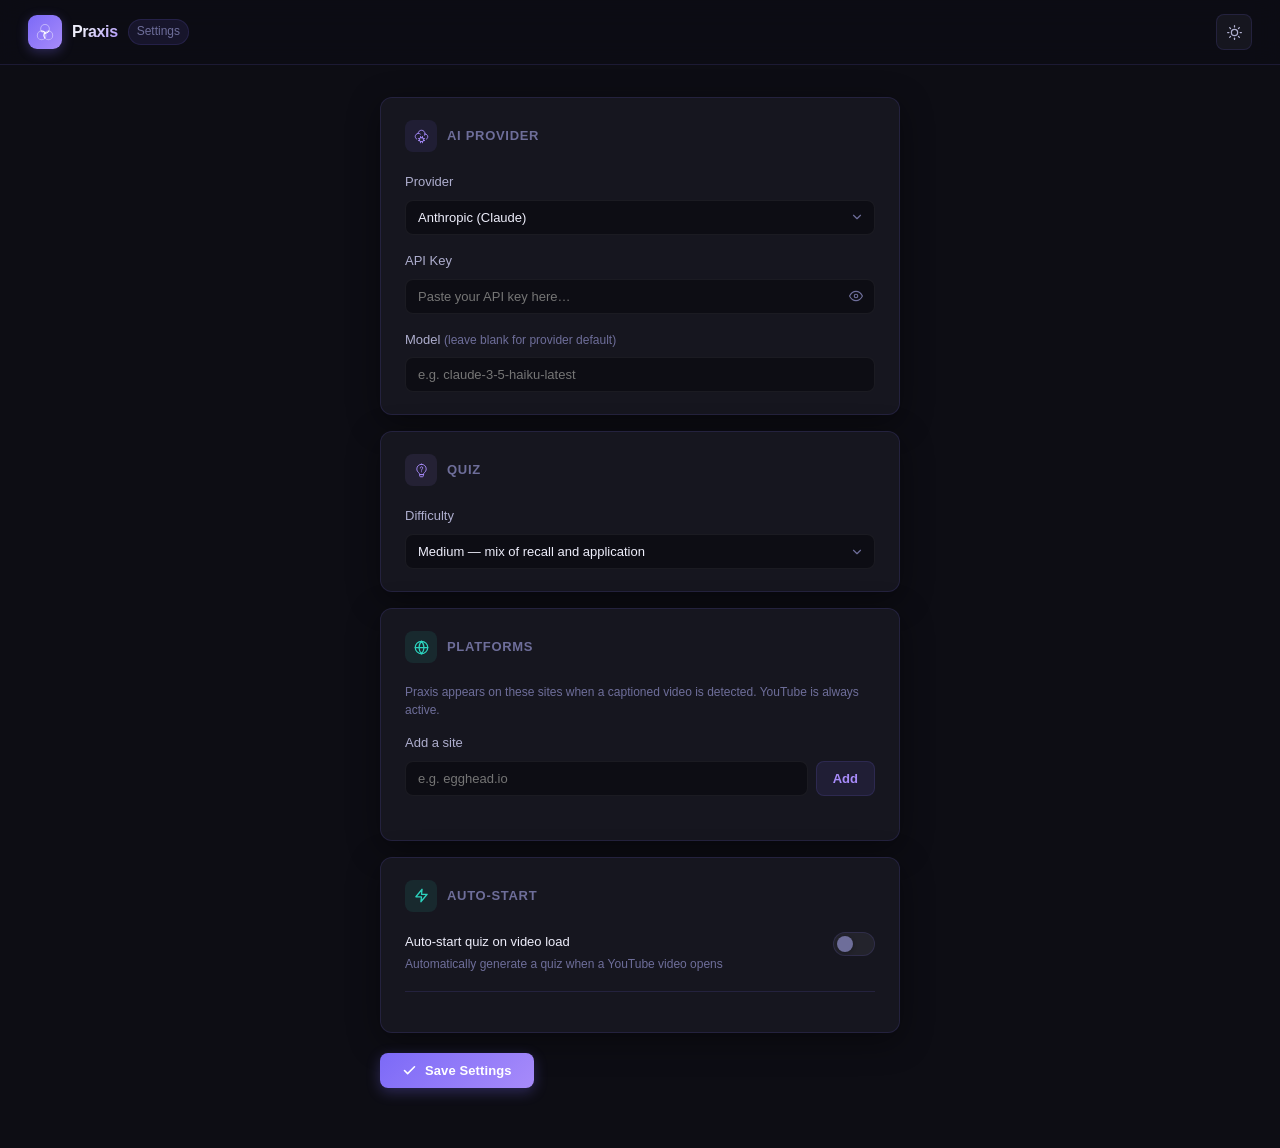
==== commit ce9f2b8a: "Redesign history screen and fix options icon assignments History screen: - Stats hero: large orange " ====
--- a/options/index.html
+++ b/options/index.html
@@ -11,11 +11,12 @@
   <!-- SVG sprite -->
   <svg style="display:none" xmlns="http://www.w3.org/2000/svg">
     <symbol id="ic-logo" viewBox="0 0 24 24" fill="none">
-      <path d="M12 12C10 9.5 8 8 6 8a4 4 0 0 0 0 8c2 0 4-1.5 6-4Z"
-            stroke="currentColor" stroke-width="1.8" stroke-linecap="round"/>
-      <path d="M12 12c2 2.5 4 4 6 4a4 4 0 0 0 0-8c-2 0-4 1.5-6 4Z"
-            stroke="currentColor" stroke-width="1.8" stroke-linecap="round"/>
-      <polygon points="10.5,10 10.5,14 14.5,12" fill="currentColor"/>
+      <circle cx="12" cy="7.9" r="5.8" stroke="currentColor" stroke-width="1.35" stroke-opacity="0.45"/>
+      <circle cx="7.5" cy="16.5" r="5.8" stroke="currentColor" stroke-width="1.35" stroke-opacity="0.45"/>
+      <circle cx="16.5" cy="16.5" r="5.8" stroke="currentColor" stroke-width="1.35" stroke-opacity="0.45"/>
+      <path d="M 17.07 10.72 A 5.8 5.8 0 0 1 11.43 13.66" stroke="currentColor" stroke-width="1.35" stroke-linecap="round"/>
+      <path d="M 6.93 10.72 A 5.8 5.8 0 0 1 12.57 13.66" stroke="currentColor" stroke-width="1.35" stroke-linecap="round"/>
+      <path d="M 12 20.18 A 5.8 5.8 0 0 1 12 12.82" stroke="currentColor" stroke-width="1.35" stroke-linecap="round"/>
     </symbol>
     <symbol id="ic-sun" viewBox="0 0 24 24" fill="none" stroke="currentColor"
             stroke-width="2" stroke-linecap="round" stroke-linejoin="round">
@@ -38,15 +39,17 @@
       <path d="M20 6 9 17l-5-5"/>
     </symbol>
     <symbol id="ic-key" viewBox="0 0 24 24" fill="none" stroke="currentColor"
-            stroke-width="2" stroke-linecap="round" stroke-linejoin="round">
-      <circle cx="8" cy="15" r="4"/>
-      <path d="m15 9-6.3 6.3M20 4l-5 5M20 9l-5-5"/>
-    </symbol>
-    <symbol id="ic-brain" viewBox="0 0 24 24" fill="none" stroke="currentColor"
             stroke-width="1.5" stroke-linecap="round" stroke-linejoin="round">
       <path d="M17.4776 8.00005C17.485 8.00002 17.4925 8 17.5 8C19.9853 8 22 10.0147 22 12.5C22 14.0602 21.206 15.435 20 16.2422M17.4776 8.00005C17.4924 7.83536 17.5 7.66856 17.5 7.5C17.5 4.46243 15.0376 2 12 2C9.12324 2 6.76233 4.20862 6.52042 7.0227M17.4776 8.00005C17.4131 8.71494 17.2119 9.39038 16.9003 10M6.52042 7.0227C3.98398 7.26407 2 9.40034 2 12C2 13.7891 2.93963 15.3587 4.35232 16.2422M6.52042 7.0227C6.67826 7.00768 6.83823 7 7 7C8.12582 7 9.16474 7.37209 10.0005 8"/>
       <path d="M13 14H11C10.0572 14 9.58579 14 9.29289 14.2929C9 14.5858 9 15.0572 9 16V18C9 18.9428 9 19.4142 9.29289 19.7071C9.58579 20 10.0572 20 11 20H13C13.9428 20 14.4142 20 14.7071 19.7071C15 19.4142 15 18.9428 15 18V16C15 15.0572 15 14.5858 14.7071 14.2929C14.4142 14 13.9428 14 13 14Z"/>
       <path d="M10.5 20V22M13.5 20V22M10.5 12V14M13.5 12V14M9 15.5H7M9 18.5H7M17 15.5H15M17 18.5H15"/>
+    </symbol>
+    <symbol id="ic-brain" viewBox="0 0 24 24" fill="none" stroke="currentColor"
+            stroke-width="1.5" stroke-linecap="round" stroke-linejoin="round">
+      <path d="M12 2C7.85786 2 4.5 5.35786 4.5 9.5C4.5 11.816 5.54973 13.8867 7.19934 15.2625C8.19018 16.0889 9 17.2098 9 18.5H15C15 17.2098 15.8098 16.0889 16.8007 15.2625C18.4503 13.8867 19.5 11.816 19.5 9.5C19.5 5.35786 16.1421 2 12 2Z"/>
+      <path d="M15 18.5H9V20.5C9 21.3284 9.67157 22 10.5 22H13.5C14.3284 22 15 21.3284 15 20.5V18.5Z"/>
+      <path d="M10 8C10 6.98748 10.8954 6 12 6C13.1046 6 14 6.82081 14 7.83333C14 8.19831 13.8837 8.53837 13.6831 8.82406C13.0854 9.67553 12 10.4875 12 11.5"/>
+      <path d="M11.992 14H12.001"/>
     </symbol>
     <symbol id="ic-zap" viewBox="0 0 24 24" fill="none" stroke="currentColor"
             stroke-width="2" stroke-linecap="round" stroke-linejoin="round">
